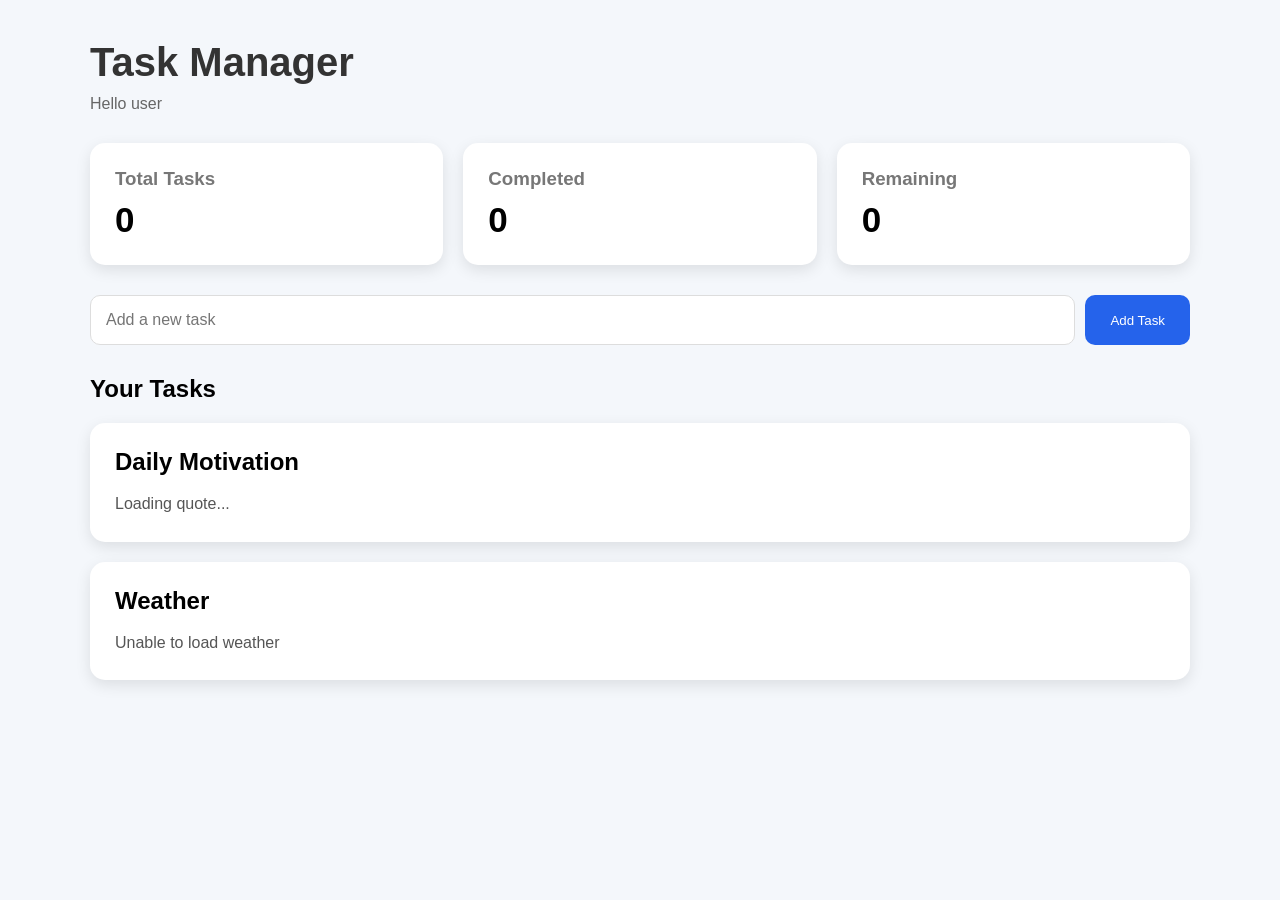
==== index.html @ 648ac3cc "Changed the name" ====
<!DOCTYPE html>
<html>
<head>
    <meta charset="UTF-8">
    <meta name="viewport" content="width=device-width, initial-scale=1.0">
    <title> Task Manager Dashboard </title>
    <link rel = "stylesheet" href="styles.css">
    <script src = "management_Java.js" defer></script>
</head>

<body>
    <div class="dashboard">
<header> <h1> Task Manager</h1>
    <p> Hello user </p>
</header>

 <!-- Statistics -->
        <section class="stats">

            <div class="card">
                <h3>Total Tasks</h3>
                <p id="totalTasks">0</p>
            </div>

            <div class="card">
                <h3>Completed</h3>
                <p id="completedTasks">0</p>
            </div>

            <div class="card">
                <h3>Remaining</h3>
                <p id="remainingTasks">0</p>
            </div>

        </section>

    <!-- Task Creator -->
        <section class="task-box">

            <input 
            type="text" 
            id="taskInput" 
            placeholder="Add a new task">

            <button id="addTask">
                Add Task
            </button>

        </section>

         <!-- Tasks -->
        <section>

            <h2>Your Tasks</h2>

            <ul id="taskList"></ul>

        </section>
         <!-- API Section -->

        <section class="api-card">

            <h2>Daily Motivation</h2>

            <p id="quote">
                Loading quote...
            </p>

        </section>


        <section class="api-card">

            <h2>Weather</h2>

            <p id="weather">
                Loading weather...
            </p>

        </section>
    </head>
    </body>
  </html>
---- styles.css ----
*{
    margin:0;
    padding:0;
    box-sizing:border-box;
}


body{

    font-family: Arial, sans-serif;
    background:#f4f7fb;
    padding:40px;

}


.dashboard{

    max-width:1100px;
    margin:auto;

}


header{

    margin-bottom:30px;

}


header h1{

    font-size:40px;
    color:#333;

}


header p{

    color:#666;
    margin-top:10px;

}



/* Statistics */


.stats{

    display:grid;
    grid-template-columns:repeat(3,1fr);
    gap:20px;
    margin-bottom:30px;

}


.card{

    background:white;
    padding:25px;
    border-radius:15px;
    box-shadow:0 5px 15px rgba(0,0,0,0.1);

}


.card h3{

    color:#777;

}


.card p{

    font-size:35px;
    font-weight:bold;
    margin-top:10px;

}



/* Task Input */


.task-box{

    display:flex;
    gap:10px;
    margin-bottom:30px;

}


#taskInput{

    flex:1;
    padding:15px;
    border-radius:10px;
    border:1px solid #ddd;
    font-size:16px;

}


button{

    padding:15px 25px;
    background:#2563eb;
    color:white;
    border:none;
    border-radius:10px;
    cursor:pointer;

}


button:hover{

    opacity:0.8;

}



/* Tasks */


#taskList{

    list-style:none;

}


#taskList li{

    background:white;
    padding:18px;
    margin-top:15px;
    border-radius:12px;
    display:flex;
    justify-content:space-between;
    align-items:center;
    box-shadow:0 5px 15px rgba(0,0,0,0.08);

}


.delete{

    background:#ef4444;
    padding:8px 15px;

}



.completed span{

    text-decoration:line-through;
    opacity:0.5;

}



/* API Cards */


.api-card{

    background:white;
    margin-top:25px;
    padding:25px;
    border-radius:15px;

}


.api-card p{

    margin-top:15px;
    color:#555;

}



/* Mobile */


@media(max-width:700px){

.stats{

grid-template-columns:1fr;

}


.task-box{

flex-direction:column;

}

}
.api-card{

    background:white;
    padding:25px;
    margin-top:20px;
    border-radius:15px;
    box-shadow:0 5px 15px rgba(0,0,0,0.1);

}


.api-card h2{

    margin-bottom:15px;

}


.api-card p{

    color:#555;
    line-height:1.6;

}
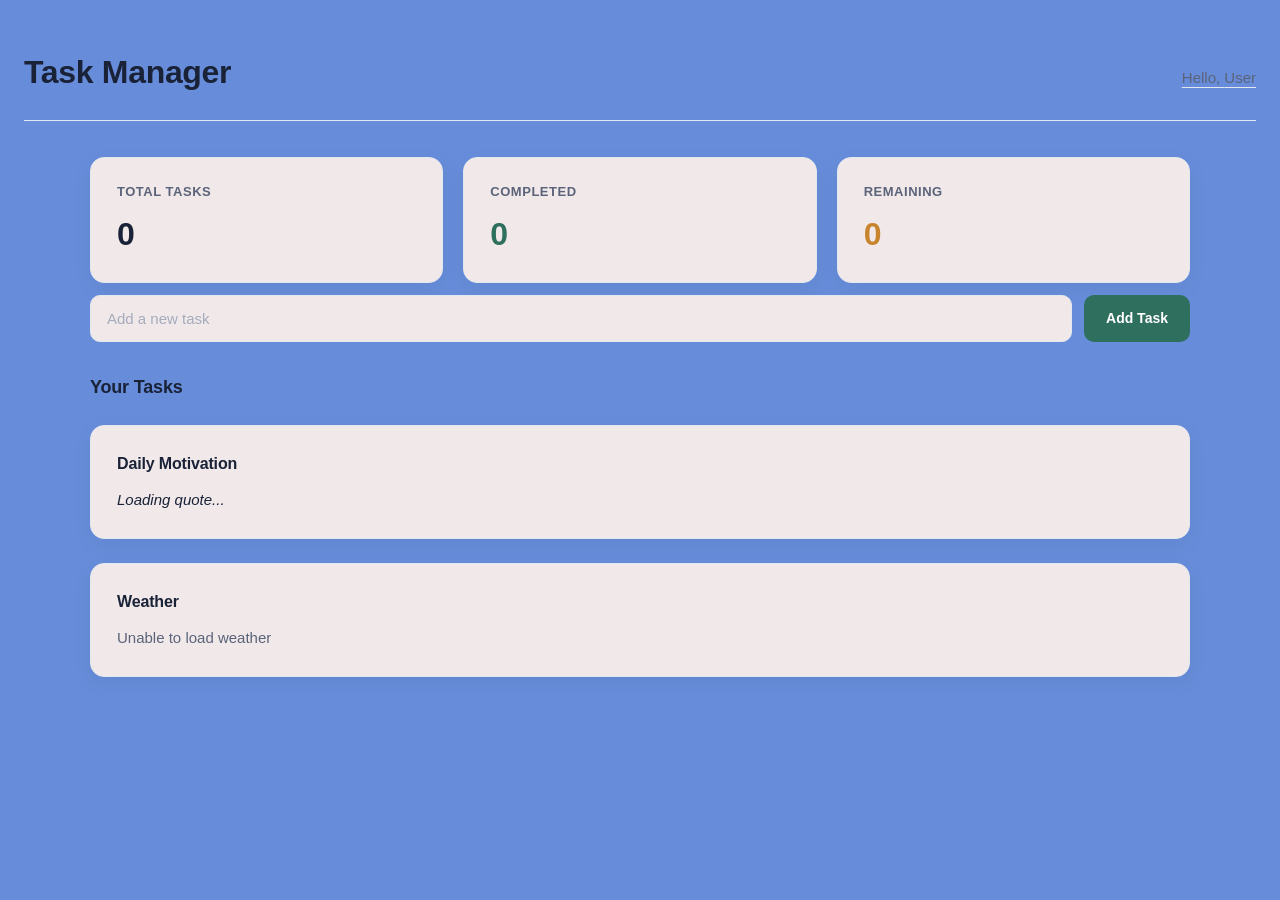
==== commit f2957773: "Removed the old header and emplemented a login feature for the user. Also add in a stylesheet for th" ====
--- a/index.html
+++ b/index.html
@@ -7,13 +7,26 @@
     <link rel = "stylesheet" href="styles.css">
     <script src = "management_Java.js" defer></script>
 </head>
+<header>
+    <h1>Task Manager</h1>
+    <p id="greeting">Hello, <span id="userName">User</span></p>
+</header>
+
+<!-- Login Modal -->
+<div id="loginModal" class="modal hidden">
+    <div class="modal-content">
+        <h2>Sign in</h2>
+        <p class="modal-sub">Enter a name to personalize your dashboard.</p>
+        <input type="text" id="nameInput" placeholder="Your name">
+        <div class="modal-actions">
+            <button id="cancelLogin" class="secondary">Cancel</button>
+            <button id="confirmLogin">Continue</button>
+        </div>
+    </div>
+</div>
 
 <body>
     <div class="dashboard">
-<header> <h1> Task Manager</h1>
-    <p> Hello user </p>
-</header>
-
  <!-- Statistics -->
         <section class="stats">
 
--- a/styles.css
+++ b/styles.css
@@ -1,238 +1,385 @@
+
+:root{
+    --ink:#1A2238;
+    --ink-soft:#5B637A;
+    --bg:#678dda;
+    --surface:#f1e9e9;
+    --border:#E3E7EE;
+
+    --accent:#2F6F5E;
+    --accent-dark:#255A4C;
+    --accent-soft:#E4EFEC;
+
+    --highlight:#C9852E;
+    --highlight-soft:#F8ECDC;
+
+    --danger:#B8463E;
+    --danger-soft:#F7E4E2;
+
+    --radius-sm:10px;
+    --radius-md:14px;
+    --radius-lg:20px;
+
+    --shadow:0 6px 20px rgba(26,34,56,0.06);
+    --shadow-hover:0 10px 28px rgba(26,34,56,0.10);
+}
+
 *{
     margin:0;
     padding:0;
     box-sizing:border-box;
 }
 
-
 body{
-
-    font-family: Arial, sans-serif;
-    background:#f4f7fb;
-    padding:40px;
-
-}
-
+    font-family:'Inter', Arial, sans-serif;
+    background:var(--bg);
+    color:var(--ink);
+    padding:48px 24px;
+    line-height:1.5;
+}
 
 .dashboard{
-
     max-width:1100px;
     margin:auto;
-
-}
-
+}
+
+h1, h2, h3{
+    font-family:'Space Grotesk', 'Inter', sans-serif;
+    letter-spacing:-0.01em;
+}
+
+/* Header */
 
 header{
-
-    margin-bottom:30px;
-
-}
-
+    display:flex;
+    align-items:baseline;
+    justify-content:space-between;
+    margin-bottom:36px;
+    padding-bottom:24px;
+    border-bottom:1px solid var(--border);
+}
 
 header h1{
-
-    font-size:40px;
-    color:#333;
-
-}
-
+    font-size:32px;
+    font-weight:700;
+    color:var(--ink);
+}
 
 header p{
-
-    color:#666;
-    margin-top:10px;
-
-}
-
-
+    color:var(--ink-soft);
+    font-size:15px;
+}
 
 /* Statistics */
 
-
 .stats{
-
     display:grid;
     grid-template-columns:repeat(3,1fr);
     gap:20px;
-    margin-bottom:30px;
-
-}
-
+    margin-bottom:12px;
+}
 
 .card{
-
-    background:white;
-    padding:25px;
-    border-radius:15px;
-    box-shadow:0 5px 15px rgba(0,0,0,0.1);
-
-}
-
+    background:var(--surface);
+    padding:24px 26px;
+    border-radius:var(--radius-md);
+    border:1px solid var(--border);
+    box-shadow:var(--shadow);
+    transition:box-shadow 0.2s ease, transform 0.2s ease;
+}
+
+.card:hover{
+    box-shadow:var(--shadow-hover);
+    transform:translateY(-2px);
+}
 
 .card h3{
-
-    color:#777;
-
-}
-
+    font-size:13px;
+    font-weight:600;
+    text-transform:uppercase;
+    letter-spacing:0.04em;
+    color:var(--ink-soft);
+}
 
 .card p{
-
-    font-size:35px;
-    font-weight:bold;
-    margin-top:10px;
-
-}
-
-
+    font-family:'Space Grotesk', sans-serif;
+    font-size:32px;
+    font-weight:700;
+    margin-top:8px;
+    color:var(--ink);
+}
+
+.card:nth-child(2) p{ color:var(--accent); }
+.card:nth-child(3) p{ color:var(--highlight); }
+
+/* Signature progress bar — ties the three stats into one story */
+
+.progress-track{
+    width:100%;
+    height:8px;
+    background:var(--border);
+    border-radius:999px;
+    overflow:hidden;
+    margin-bottom:32px;
+}
+
+.progress-fill{
+    height:100%;
+    width:0%;
+    background:linear-gradient(90deg, var(--accent), var(--accent-dark));
+    border-radius:999px;
+    transition:width 0.4s ease;
+}
 
 /* Task Input */
 
-
 .task-box{
-
-    display:flex;
-    gap:10px;
-    margin-bottom:30px;
-
-}
-
+    display:flex;
+    gap:12px;
+    margin-bottom:32px;
+}
 
 #taskInput{
-
     flex:1;
-    padding:15px;
-    border-radius:10px;
-    border:1px solid #ddd;
-    font-size:16px;
-
-}
-
+    padding:14px 16px;
+    border-radius:var(--radius-sm);
+    border:1px solid var(--border);
+    background:var(--surface);
+    font-size:15px;
+    font-family:'Inter', sans-serif;
+    color:var(--ink);
+    transition:border-color 0.2s ease, box-shadow 0.2s ease;
+}
+
+#taskInput::placeholder{
+    color:#A4ABBD;
+}
+
+#taskInput:focus{
+    outline:none;
+    border-color:var(--accent);
+    box-shadow:0 0 0 3px var(--accent-soft);
+}
 
 button{
-
-    padding:15px 25px;
-    background:#2563eb;
+    padding:14px 22px;
+    background:var(--accent);
     color:white;
     border:none;
-    border-radius:10px;
+    border-radius:var(--radius-sm);
+    font-family:'Inter', sans-serif;
+    font-weight:600;
+    font-size:14px;
     cursor:pointer;
-
-}
-
+    transition:background 0.2s ease, transform 0.15s ease;
+}
 
 button:hover{
-
-    opacity:0.8;
-
-}
-
-
+    background:var(--accent-dark);
+    opacity:1;
+}
+
+button:active{
+    transform:scale(0.98);
+}
+
+button:focus-visible{
+    outline:2px solid var(--accent);
+    outline-offset:2px;
+}
 
 /* Tasks */
 
+section > h2{
+    font-size:18px;
+    font-weight:600;
+    margin-bottom:14px;
+    color:var(--ink);
+}
 
 #taskList{
-
     list-style:none;
-
-}
-
+}
 
 #taskList li{
-
-    background:white;
-    padding:18px;
-    margin-top:15px;
-    border-radius:12px;
+    background:var(--surface);
+    padding:16px 18px;
+    margin-top:12px;
+    border-radius:var(--radius-sm);
+    border:1px solid var(--border);
     display:flex;
     justify-content:space-between;
     align-items:center;
-    box-shadow:0 5px 15px rgba(0,0,0,0.08);
-
-}
-
+    transition:box-shadow 0.2s ease;
+}
+
+#taskList li:hover{
+    box-shadow:var(--shadow);
+}
+
+#taskList label{
+    display:flex;
+    align-items:center;
+    gap:12px;
+    cursor:pointer;
+    font-size:15px;
+}
+
+#taskList input[type="checkbox"]{
+    width:18px;
+    height:18px;
+    accent-color:var(--accent);
+    cursor:pointer;
+}
 
 .delete{
-
-    background:#ef4444;
-    padding:8px 15px;
-
-}
-
-
+    background:transparent;
+    color:var(--danger);
+    border:1px solid var(--danger-soft);
+    padding:8px 14px;
+    font-size:13px;
+}
+
+.delete:hover{
+    background:var(--danger-soft);
+    color:var(--danger);
+}
+
+.completed{
+    background:var(--accent-soft);
+    border-color:transparent;
+}
 
 .completed span{
-
     text-decoration:line-through;
-    opacity:0.5;
-
-}
-
-
+    color:var(--ink-soft);
+    opacity:0.8;
+}
 
 /* API Cards */
 
-
 .api-card{
-
-    background:white;
-    margin-top:25px;
-    padding:25px;
-    border-radius:15px;
-
-}
-
+    background:var(--surface);
+    margin-top:24px;
+    padding:26px;
+    border-radius:var(--radius-md);
+    border:1px solid var(--border);
+    box-shadow:var(--shadow);
+}
+
+.api-card h2{
+    font-size:16px;
+    font-weight:600;
+    margin-bottom:12px;
+    display:flex;
+    align-items:center;
+    gap:8px;
+}
 
 .api-card p{
-
-    margin-top:15px;
-    color:#555;
-
-}
-
-
+    color:var(--ink-soft);
+    line-height:1.6;
+    font-size:15px;
+}
+
+#quote{
+    font-style:italic;
+    color:var(--ink);
+}
 
 /* Mobile */
 
-
 @media(max-width:700px){
 
-.stats{
-
-grid-template-columns:1fr;
-
-}
-
-
-.task-box{
-
-flex-direction:column;
-
-}
-
-}
-.api-card{
-
-    background:white;
-    padding:25px;
-    margin-top:20px;
-    border-radius:15px;
-    box-shadow:0 5px 15px rgba(0,0,0,0.1);
-
-}
-
-
-.api-card h2{
-
-    margin-bottom:15px;
-
-}
-
-
-.api-card p{
-
-    color:#555;
-    line-height:1.6;
-
+    body{ padding:28px 16px; }
+
+    header{
+        flex-direction:column;
+        align-items:flex-start;
+        gap:6px;
+    }
+
+    .stats{
+        grid-template-columns:1fr;
+    }
+
+    .task-box{
+        flex-direction:column;
+    }
+}
+#greeting{
+    cursor:pointer;
+    text-decoration:underline;
+    text-decoration-color:var(--border);
+    text-underline-offset:4px;
+    transition:color 0.2s ease;
+}
+
+#greeting:hover{
+    color:var(--accent);
+}
+
+.modal{
+    position:fixed;
+    inset:0;
+    background:rgba(26,34,56,0.45);
+    display:flex;
+    align-items:center;
+    justify-content:center;
+    z-index:100;
+}
+
+.modal.hidden{
+    display:none;
+}
+
+.modal-content{
+    background:var(--surface);
+    padding:32px;
+    border-radius:var(--radius-lg);
+    width:320px;
+    box-shadow:var(--shadow-hover);
+}
+
+.modal-content h2{
+    font-size:20px;
+    margin-bottom:6px;
+}
+
+.modal-sub{
+    color:var(--ink-soft);
+    font-size:14px;
+    margin-bottom:18px;
+}
+
+.modal-content input{
+    width:100%;
+    padding:12px 14px;
+    border-radius:var(--radius-sm);
+    border:1px solid var(--border);
+    font-family:'Inter', sans-serif;
+    font-size:15px;
+    margin-bottom:18px;
+}
+
+.modal-content input:focus{
+    outline:none;
+    border-color:var(--accent);
+    box-shadow:0 0 0 3px var(--accent-soft);
+}
+
+.modal-actions{
+    display:flex;
+    justify-content:flex-end;
+    gap:10px;
+}
+
+button.secondary{
+    background:transparent;
+    color:var(--ink-soft);
+    border:1px solid var(--border);
+}
+
+button.secondary:hover{
+    background:var(--bg);
 }
